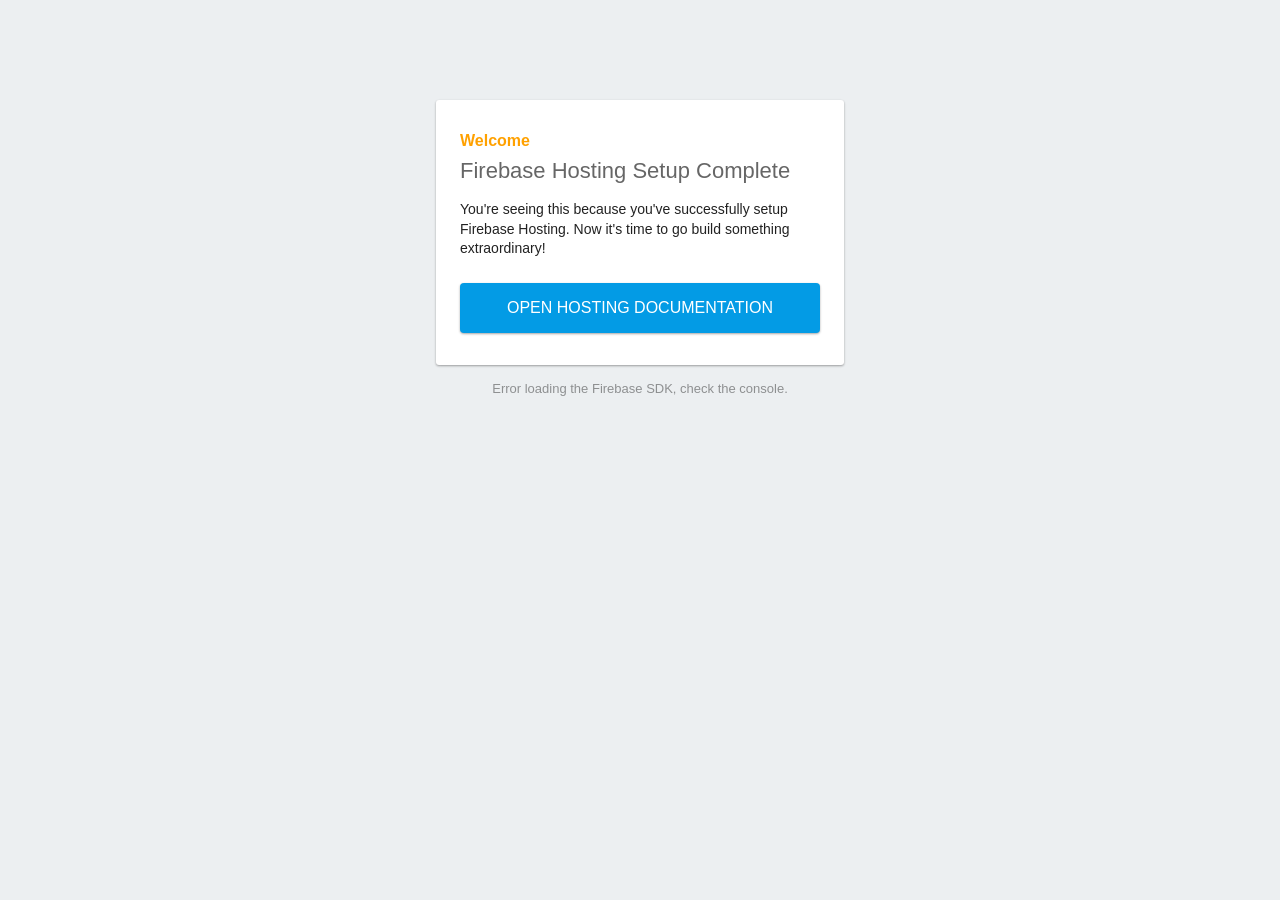
==== public/index.html @ 2f189d18 "firebase" ====
<!DOCTYPE html>
<html>
  <head>
    <meta charset="utf-8">
    <meta name="viewport" content="width=device-width, initial-scale=1">
    <title>Welcome to Firebase Hosting</title>

    <!-- update the version number as needed -->
    <script defer src="/__/firebase/10.13.2/firebase-app-compat.js"></script>
    <!-- include only the Firebase features as you need -->
    <script defer src="/__/firebase/10.13.2/firebase-auth-compat.js"></script>
    <script defer src="/__/firebase/10.13.2/firebase-database-compat.js"></script>
    <script defer src="/__/firebase/10.13.2/firebase-firestore-compat.js"></script>
    <script defer src="/__/firebase/10.13.2/firebase-functions-compat.js"></script>
    <script defer src="/__/firebase/10.13.2/firebase-messaging-compat.js"></script>
    <script defer src="/__/firebase/10.13.2/firebase-storage-compat.js"></script>
    <script defer src="/__/firebase/10.13.2/firebase-analytics-compat.js"></script>
    <script defer src="/__/firebase/10.13.2/firebase-remote-config-compat.js"></script>
    <script defer src="/__/firebase/10.13.2/firebase-performance-compat.js"></script>
    <!-- 
      initialize the SDK after all desired features are loaded, set useEmulator to false
      to avoid connecting the SDK to running emulators.
    -->
    <script defer src="/__/firebase/init.js?useEmulator=true"></script>

    <style media="screen">
      body { background: #ECEFF1; color: rgba(0,0,0,0.87); font-family: Roboto, Helvetica, Arial, sans-serif; margin: 0; padding: 0; }
      #message { background: white; max-width: 360px; margin: 100px auto 16px; padding: 32px 24px; border-radius: 3px; }
      #message h2 { color: #ffa100; font-weight: bold; font-size: 16px; margin: 0 0 8px; }
      #message h1 { font-size: 22px; font-weight: 300; color: rgba(0,0,0,0.6); margin: 0 0 16px;}
      #message p { line-height: 140%; margin: 16px 0 24px; font-size: 14px; }
      #message a { display: block; text-align: center; background: #039be5; text-transform: uppercase; text-decoration: none; color: white; padding: 16px; border-radius: 4px; }
      #message, #message a { box-shadow: 0 1px 3px rgba(0,0,0,0.12), 0 1px 2px rgba(0,0,0,0.24); }
      #load { color: rgba(0,0,0,0.4); text-align: center; font-size: 13px; }
      @media (max-width: 600px) {
        body, #message { margin-top: 0; background: white; box-shadow: none; }
        body { border-top: 16px solid #ffa100; }
      }
    </style>
  </head>
  <body>
    <div id="message">
      <h2>Welcome</h2>
      <h1>Firebase Hosting Setup Complete</h1>
      <p>You're seeing this because you've successfully setup Firebase Hosting. Now it's time to go build something extraordinary!</p>
      <a target="_blank" href="https://firebase.google.com/docs/hosting/">Open Hosting Documentation</a>
    </div>
    <p id="load">Firebase SDK Loading&hellip;</p>

    <script>
      document.addEventListener('DOMContentLoaded', function() {
        const loadEl = document.querySelector('#load');
        // // 🔥🔥🔥🔥🔥🔥🔥🔥🔥🔥🔥🔥🔥🔥🔥🔥🔥🔥🔥🔥🔥🔥🔥🔥🔥🔥🔥🔥🔥🔥🔥
        // // The Firebase SDK is initialized and available here!
        //
        // firebase.auth().onAuthStateChanged(user => { });
        // firebase.database().ref('/path/to/ref').on('value', snapshot => { });
        // firebase.firestore().doc('/foo/bar').get().then(() => { });
        // firebase.functions().httpsCallable('yourFunction')().then(() => { });
        // firebase.messaging().requestPermission().then(() => { });
        // firebase.storage().ref('/path/to/ref').getDownloadURL().then(() => { });
        // firebase.analytics(); // call to activate
        // firebase.analytics().logEvent('tutorial_completed');
        // firebase.performance(); // call to activate
        //
        // // 🔥🔥🔥🔥🔥🔥🔥🔥🔥🔥🔥🔥🔥🔥🔥🔥🔥🔥🔥🔥🔥🔥🔥🔥🔥🔥🔥🔥🔥🔥🔥

        try {
          let app = firebase.app();
          let features = [
            'auth', 
            'database', 
            'firestore',
            'functions',
            'messaging', 
            'storage', 
            'analytics', 
            'remoteConfig',
            'performance',
          ].filter(feature => typeof app[feature] === 'function');
          loadEl.textContent = `Firebase SDK loaded with ${features.join(', ')}`;
        } catch (e) {
          console.error(e);
          loadEl.textContent = 'Error loading the Firebase SDK, check the console.';
        }
      });
    </script>
  </body>
</html>
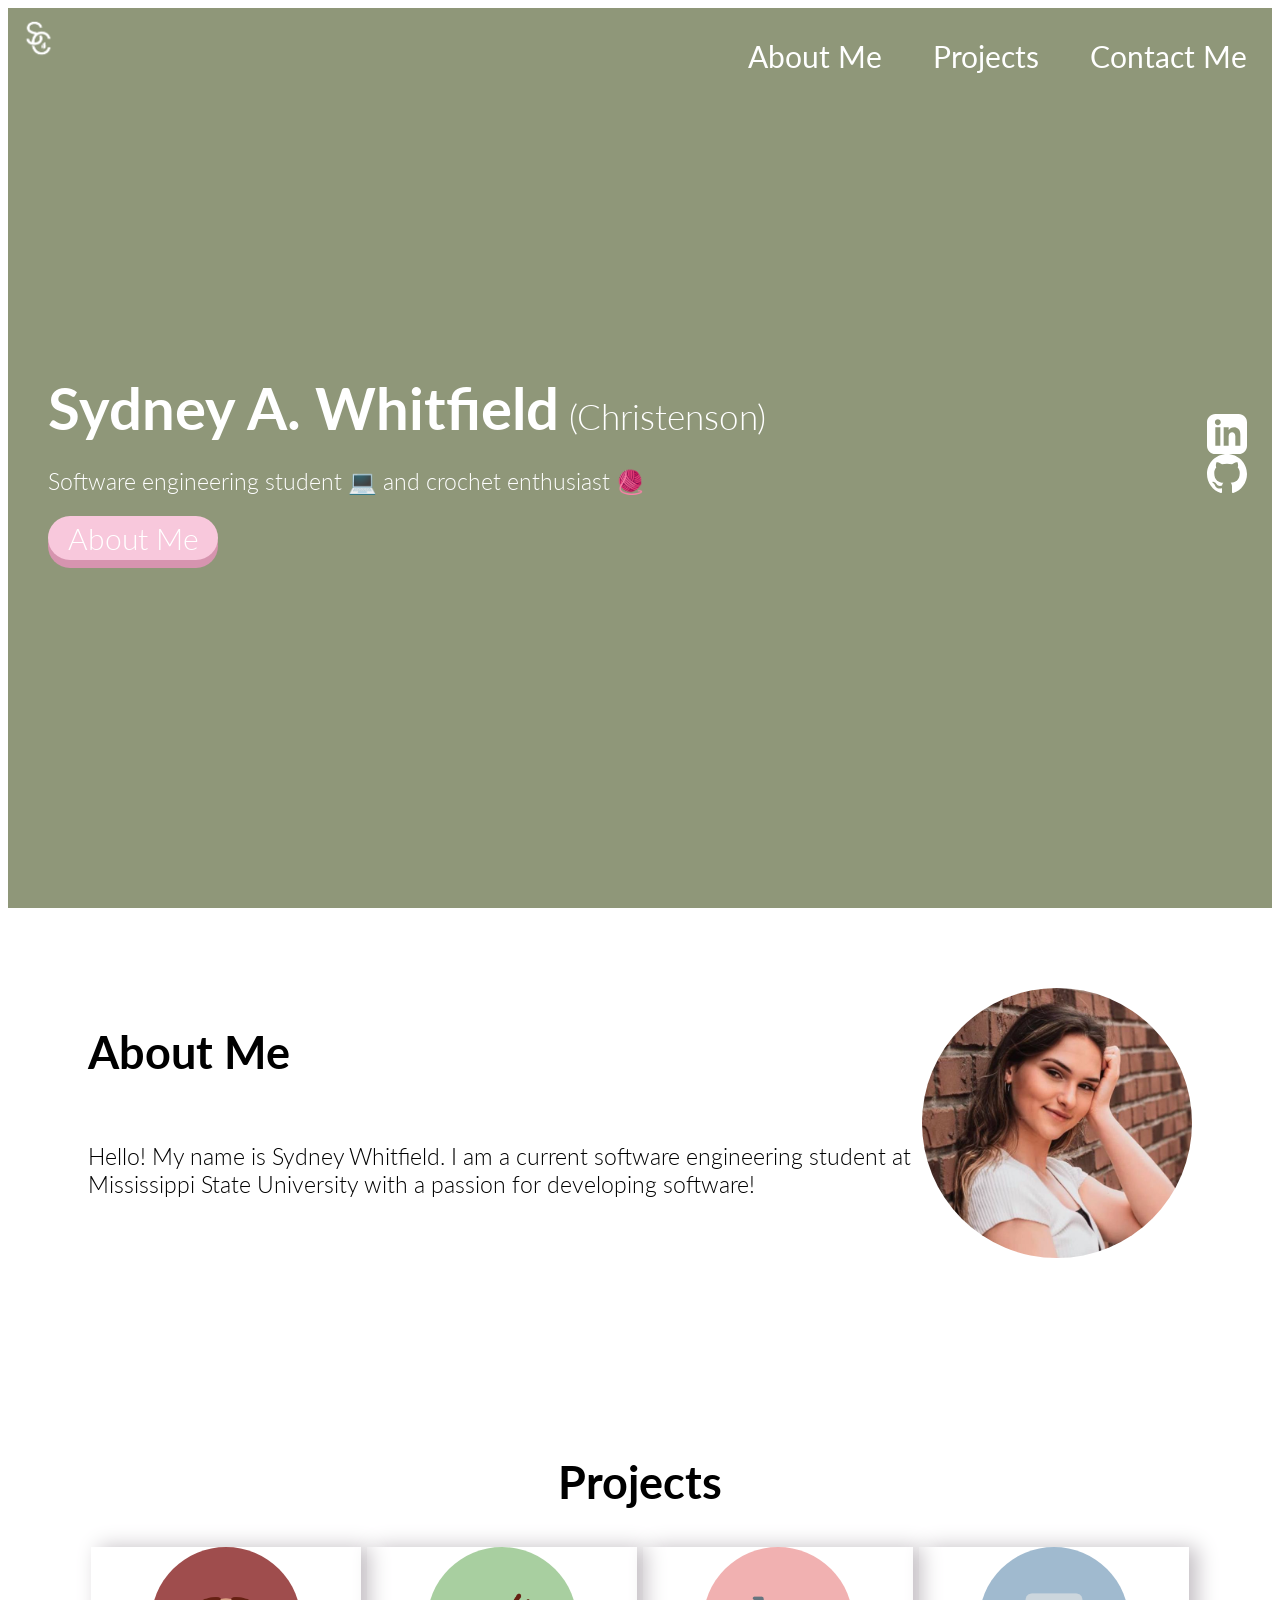
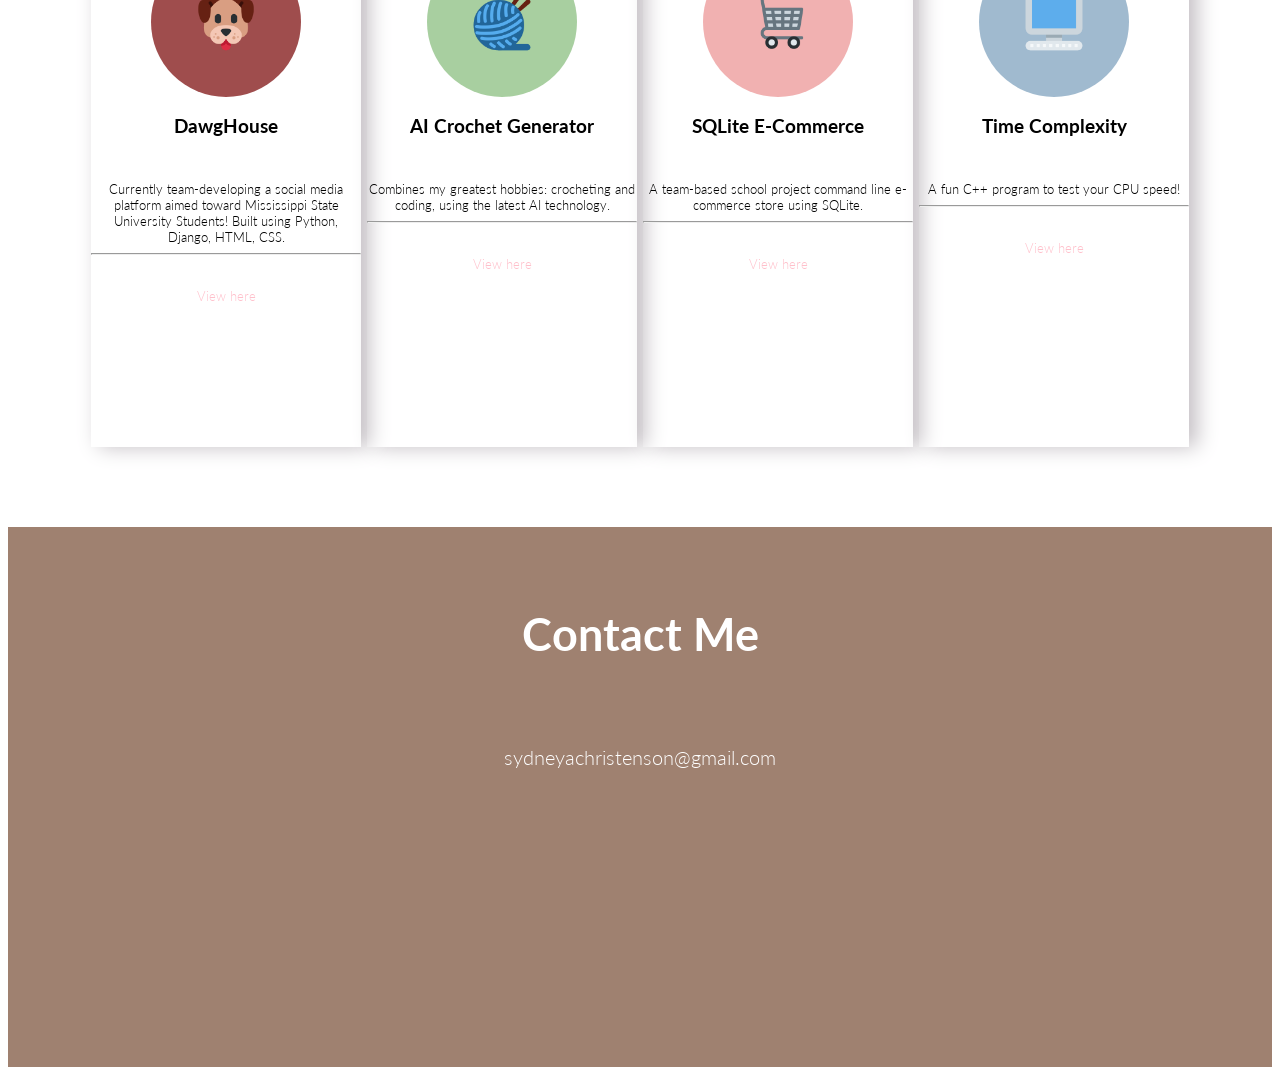
==== commit 0bbe8268: "deploy" ====
--- a/public/index.html
+++ b/public/index.html
@@ -1,89 +1,91 @@
-<!DOCTYPE html>
 <html>
-  <head>
-    <meta charset="utf-8">
-    <meta name="viewport" content="width=device-width, initial-scale=1">
-    <title>Welcome to Firebase Hosting</title>
-
-    <!-- update the version number as needed -->
-    <script defer src="/__/firebase/10.13.2/firebase-app-compat.js"></script>
-    <!-- include only the Firebase features as you need -->
-    <script defer src="/__/firebase/10.13.2/firebase-auth-compat.js"></script>
-    <script defer src="/__/firebase/10.13.2/firebase-database-compat.js"></script>
-    <script defer src="/__/firebase/10.13.2/firebase-firestore-compat.js"></script>
-    <script defer src="/__/firebase/10.13.2/firebase-functions-compat.js"></script>
-    <script defer src="/__/firebase/10.13.2/firebase-messaging-compat.js"></script>
-    <script defer src="/__/firebase/10.13.2/firebase-storage-compat.js"></script>
-    <script defer src="/__/firebase/10.13.2/firebase-analytics-compat.js"></script>
-    <script defer src="/__/firebase/10.13.2/firebase-remote-config-compat.js"></script>
-    <script defer src="/__/firebase/10.13.2/firebase-performance-compat.js"></script>
-    <!-- 
-      initialize the SDK after all desired features are loaded, set useEmulator to false
-      to avoid connecting the SDK to running emulators.
-    -->
-    <script defer src="/__/firebase/init.js?useEmulator=true"></script>
-
-    <style media="screen">
-      body { background: #ECEFF1; color: rgba(0,0,0,0.87); font-family: Roboto, Helvetica, Arial, sans-serif; margin: 0; padding: 0; }
-      #message { background: white; max-width: 360px; margin: 100px auto 16px; padding: 32px 24px; border-radius: 3px; }
-      #message h2 { color: #ffa100; font-weight: bold; font-size: 16px; margin: 0 0 8px; }
-      #message h1 { font-size: 22px; font-weight: 300; color: rgba(0,0,0,0.6); margin: 0 0 16px;}
-      #message p { line-height: 140%; margin: 16px 0 24px; font-size: 14px; }
-      #message a { display: block; text-align: center; background: #039be5; text-transform: uppercase; text-decoration: none; color: white; padding: 16px; border-radius: 4px; }
-      #message, #message a { box-shadow: 0 1px 3px rgba(0,0,0,0.12), 0 1px 2px rgba(0,0,0,0.24); }
-      #load { color: rgba(0,0,0,0.4); text-align: center; font-size: 13px; }
-      @media (max-width: 600px) {
-        body, #message { margin-top: 0; background: white; box-shadow: none; }
-        body { border-top: 16px solid #ffa100; }
-      }
-    </style>
-  </head>
-  <body>
-    <div id="message">
-      <h2>Welcome</h2>
-      <h1>Firebase Hosting Setup Complete</h1>
-      <p>You're seeing this because you've successfully setup Firebase Hosting. Now it's time to go build something extraordinary!</p>
-      <a target="_blank" href="https://firebase.google.com/docs/hosting/">Open Hosting Documentation</a>
-    </div>
-    <p id="load">Firebase SDK Loading&hellip;</p>
-
-    <script>
-      document.addEventListener('DOMContentLoaded', function() {
-        const loadEl = document.querySelector('#load');
-        // // 🔥🔥🔥🔥🔥🔥🔥🔥🔥🔥🔥🔥🔥🔥🔥🔥🔥🔥🔥🔥🔥🔥🔥🔥🔥🔥🔥🔥🔥🔥🔥
-        // // The Firebase SDK is initialized and available here!
-        //
-        // firebase.auth().onAuthStateChanged(user => { });
-        // firebase.database().ref('/path/to/ref').on('value', snapshot => { });
-        // firebase.firestore().doc('/foo/bar').get().then(() => { });
-        // firebase.functions().httpsCallable('yourFunction')().then(() => { });
-        // firebase.messaging().requestPermission().then(() => { });
-        // firebase.storage().ref('/path/to/ref').getDownloadURL().then(() => { });
-        // firebase.analytics(); // call to activate
-        // firebase.analytics().logEvent('tutorial_completed');
-        // firebase.performance(); // call to activate
-        //
-        // // 🔥🔥🔥🔥🔥🔥🔥🔥🔥🔥🔥🔥🔥🔥🔥🔥🔥🔥🔥🔥🔥🔥🔥🔥🔥🔥🔥🔥🔥🔥🔥
-
-        try {
-          let app = firebase.app();
-          let features = [
-            'auth', 
-            'database', 
-            'firestore',
-            'functions',
-            'messaging', 
-            'storage', 
-            'analytics', 
-            'remoteConfig',
-            'performance',
-          ].filter(feature => typeof app[feature] === 'function');
-          loadEl.textContent = `Firebase SDK loaded with ${features.join(', ')}`;
-        } catch (e) {
-          console.error(e);
-          loadEl.textContent = 'Error loading the Firebase SDK, check the console.';
-        }
-      });
-    </script>
-  </body>
-</html>
+    <head>
+        <link rel="stylesheet" href="index.css">
+        <link rel="stylesheet" href ="source/stylesheet.css" />
+        <link rel="preconnect" href="https://fonts.googleapis.com">
+        <link rel="preconnect" href="https://fonts.gstatic.com" crossorigin>
+        <link href="https://fonts.googleapis.com/css2?family=Comfortaa:wght@300;400;500;600;700&family=Lato:ital,wght@0,100;0,300;0,400;0,700;0,900;1,100;1,300;1,400;1,700;1,900&display=swap" rel="stylesheet">
+        <title>Portfolio</title>
+        <meta charset="UTF-8" />
+    </head>
+    <body>
+        <section class="hero">
+            <nav>
+                <img class="logo" src="source/images/logo.png" alt="Sydney Christenson logo s c"/>
+                <ul>
+                    <li><a href="#about-me">About Me</a></li>
+                    <li><a href="#projects">Projects</a></li>
+                    <li><a href="#contacts">Contact Me</a></li>
+                </ul>
+            </nav>
+            <div class="hero-area">
+                <div class="hero-text">
+                    <p><span style="font-size: 2.5em; font-weight: bold;">Sydney A. Whitfield</span><span style="font-size: 1.5em;"> (Christenson)</span></p>
+                    <p>Software engineering student <span>💻</span> and crochet enthusiast <span>🧶</span><meta charset="UTF-8"></p>
+                    <div class="button"><a href="#about-me">About Me</a></div>
+                </div>
+                <div class="socials">
+                    <div><a href="https://www.linkedin.com/in/sydney-christenson-367678225/" class="icons">
+                        <svg xmlns="http://www.w3.org/2000/svg" fill="#ffffff" width="40" height="40" viewBox="0 0 24 24"><path d="M19 0h-14c-2.761 0-5 2.239-5 5v14c0 2.761 2.239 5 5 5h14c2.762 0 5-2.239 5-5v-14c0-2.761-2.238-5-5-5zm-11 19h-3v-11h3v11zm-1.5-12.268c-.966 0-1.75-.79-1.75-1.764s.784-1.764 1.75-1.764 1.75.79 1.75 1.764-.783 1.764-1.75 1.764zm13.5 12.268h-3v-5.604c0-3.368-4-3.113-4 0v5.604h-3v-11h3v1.765c1.396-2.586 7-2.777 7 2.476v6.759z"/></svg>
+                    </a></div>
+                    <div></div><a href="https://github.com/SChristenson24" class="icons">
+                        <svg xmlns="http://www.w3.org/2000/svg" fill="#ffffff" width="40" height="40" viewBox="0 0 24 24"><path d="M12 0c-6.626 0-12 5.373-12 12 0 5.302 3.438 9.8 8.207 11.387.599.111.793-.261.793-.577v-2.234c-3.338.726-4.033-1.416-4.033-1.416-.546-1.387-1.333-1.756-1.333-1.756-1.089-.745.083-.729.083-.729 1.205.084 1.839 1.237 1.839 1.237 1.07 1.834 2.807 1.304 3.492.997.107-.775.418-1.305.762-1.604-2.665-.305-5.467-1.334-5.467-5.931 0-1.311.469-2.381 1.236-3.221-.124-.303-.535-1.524.117-3.176 0 0 1.008-.322 3.301 1.23.957-.266 1.983-.399 3.003-.404 1.02.005 2.047.138 3.006.404 2.291-1.552 3.297-1.23 3.297-1.23.653 1.653.242 2.874.118 3.176.77.84 1.235 1.911 1.235 3.221 0 4.609-2.807 5.624-5.479 5.921.43.372.823 1.102.823 2.222v3.293c0 .319.192.694.801.576 4.765-1.589 8.199-6.086 8.199-11.386 0-6.627-5.373-12-12-12z"/></svg>
+                    </a></div>
+                </div>
+            </div>
+        </section>
+        <section class="sub" id="about-me">
+            <div>
+                <h2>About Me</h2>
+                <p>Hello! My name is Sydney Whitfield. I am a current software engineering student at Mississippi State University with a passion for developing software!</p>
+            </div>
+            <div class="headshotc"></div>
+                <img class="headshot" src="source/images/otherSenPic.jpeg" alt="Sydney Christenson Headshot"/>
+        </section>
+        <section class="sub-section" id="projects">
+            <h2>Projects</h2>
+            <div class="projectc">
+                <div class="project-card">
+                    <img class="project-image" src="source/images/DawgHouseThumb.png" alt="Project one image"/>
+                    <h3>DawgHouse</h3>
+                    <p class="sub-text">Currently team-developing a social media platform
+                        aimed toward Mississippi State University Students! Built using Python, Django, HTML, CSS.</p>
+                    <hr/>
+                    <a href="https://github.com/Ragnarok9401/intro_software_eng_jf1774"><p class="sub-text2">View here</p></a>
+                </div>
+                <div class="project-card">
+                    <img class="project-image" src="source/images/CrochetThumb.png" alt="Project two image"/>
+                    <h3>AI Crochet Generator</h3>
+                    <p class="sub-text">Combines my greatest hobbies: crocheting and coding, using the 
+                        latest AI technology.
+                    </p>
+                    <hr/>
+                    <a href="https://github.com/SChristenson24/AI-Crochet-Generator"><p class="sub-text2">View here</p></a>
+                </div>
+                <div class="project-card">
+                    <img class="project-image" src="source/images/CartThumb.png" alt="Project one image"/>
+                    <h3>SQLite E-Commerce</h3>
+                    <p class="sub-text">A team-based school project 
+                        command line e-commerce store using SQLite.</p>
+                    <hr/>
+                    <a href="https://github.com/justinwhitfieldd/eCom-commandLine/tree/main"><p class="sub-text2">View here</p></a>
+                </div>
+                <div class="project-card">
+                    <img class="project-image" src="source/images/TimeThumb.png" alt="Project one image"/>
+                    <h3>Time Complexity</h3>
+                    <p class="sub-text">A fun C++ program to test your CPU speed!</p>
+                    <hr/>
+                    <a href="https://github.com/SChristenson24/Time-Complexity"><p class="sub-text2">View here</p></a>
+                </div>
+            </div>
+        </section>
+        <!--section class="course-section" id="courses">
+            <h2>Courses Taken</h2>
+            <p>If you would like to know more about my educational experiences, click here!</p>
+        </section -->
+        <footer class="contact-section" id="contacts">
+            <h4>Contact Me</h4>
+            <a href="mailto:sydneyachristenson@gmail.com?subject=Hello%20Sydney!"><p class="contact-p">sydneyachristenson@gmail.com</p></a>
+        </footer>
+    </body>
+</html> 
--- a/public/source/stylesheet.css
+++ b/public/source/stylesheet.css
@@ -0,0 +1,208 @@
+body {
+    font-family: 'Lato', sans-serif;
+}
+
+section {
+
+    background-color: white;
+
+
+}
+
+.hero {
+    background-color: #8F9779;
+    height: 100vh;
+    color: white;
+    font-size: 30px;
+
+}
+
+footer {
+    height: 500px;
+    background-color: #9F8170;
+}
+
+nav {
+    display: flex;
+    justify-content: space-between;
+}
+
+ul {
+    display: flex;
+    list-style-type: none;
+    width: 550px;
+    justify-content: space-around;
+}
+
+li
+{
+    text-decoration: none;
+}
+
+h1{
+    font-size: 75px;
+    margin: 0;
+    font-weight: 800;
+
+}
+
+h2 {
+    font-size: 45px;
+}
+
+h4 {
+    font-size: 45px;
+    color: white;
+}
+
+p {
+    margin: 0;
+    padding-top: 25px;
+    font-weight: 300;
+    font-size: 23px;
+}
+
+.contact-p {
+    color: white;
+    font-size: 20px;
+}
+
+.contact-p:hover{
+    color: #54443a;
+}
+
+.small-text{
+    font-size: 10px;
+    font-weight: 200px;
+    text-decoration: none;
+    color: white;
+}
+
+.sub-text {
+    font-size: 13px;
+    font-weight: 300px;
+}
+
+.sub-text2 {
+    font-size: 13px;
+    font-weight: 300px;
+    text-decoration: none;
+    color: pink;
+}
+
+.hero-area{
+    display: flex;
+    height: 100%;
+    justify-content: space-between;
+    align-items: center;
+}
+
+.hero-text {
+    margin-left: 40px;
+    margin-bottom: 200px;
+}
+
+.button {
+    width: 170px;
+    height: 40px;
+    border-radius: 25px;
+    background-color: #F8C8DC;
+    text-align: center;
+    font-size: 30px;
+    font-weight: 300;
+    padding-top: 4px;
+    margin-top: 20px;
+    box-shadow: 0px 8px #d694af;
+}
+
+.button:hover {
+    background-color: #fc8eac;
+}
+
+.button:active {
+    background-color: #a9a9a9;
+    color: #808080;
+}
+
+.socials {
+    padding-bottom: 200px;
+}
+
+.logo {
+    height: 60px;
+}
+
+.icons {
+    margin: 25px;
+
+}
+
+.sub {
+    display: flex;
+    justify-content: space-around;
+    padding: 80px;
+}
+
+.sub-section {
+    display: flex;
+    flex-direction: column;
+    text-align: center;
+    padding: 80px;
+}
+
+.contact-section {
+    display: flex;
+    flex-direction: column;
+    text-align: center;
+    padding: 20px;
+}
+
+.course-section {
+    display: flex;
+    flex-direction: column;
+    text-align: left;
+    padding: 120px;
+}
+
+.headshot {
+    width: 270px;
+    height: 270px;
+    border-radius: 150px;
+}
+
+.headshotc {
+    display: flex;
+    align-items: center;
+}
+
+.project-card {
+    width: 270px;
+    height: 500px;
+    box-shadow: 8px 0px 20px #c3bec3;
+}
+
+.projectc {
+    display: flex;
+    justify-content: space-around;
+}
+
+@media only screen and (max-width: 1000px) {
+    .projectc {
+        display: flex;
+        flex-wrap: wrap;
+    }
+}
+
+.project-image {
+    height: 150px;
+    width: 150px;
+    border-radius: 150px;
+}
+
+a {
+    text-decoration: none;
+    color: white;
+}
+
+
+
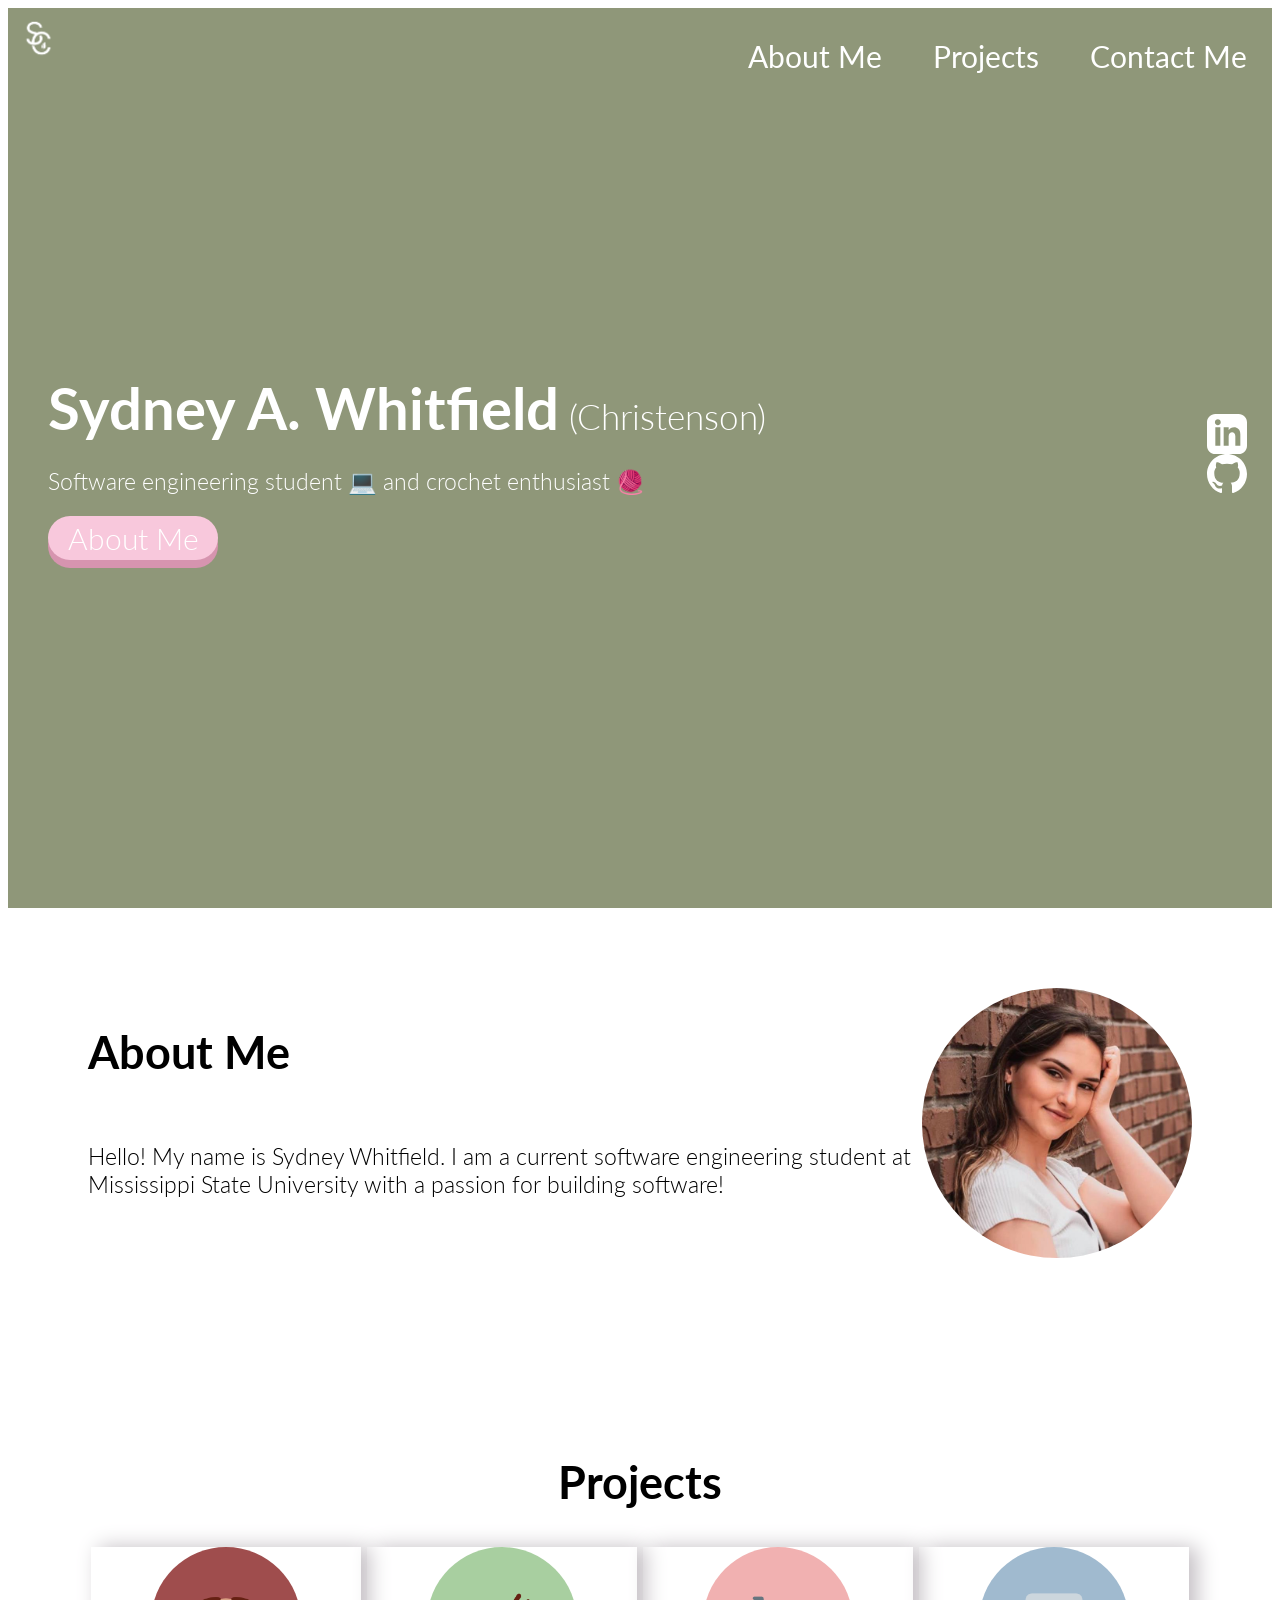
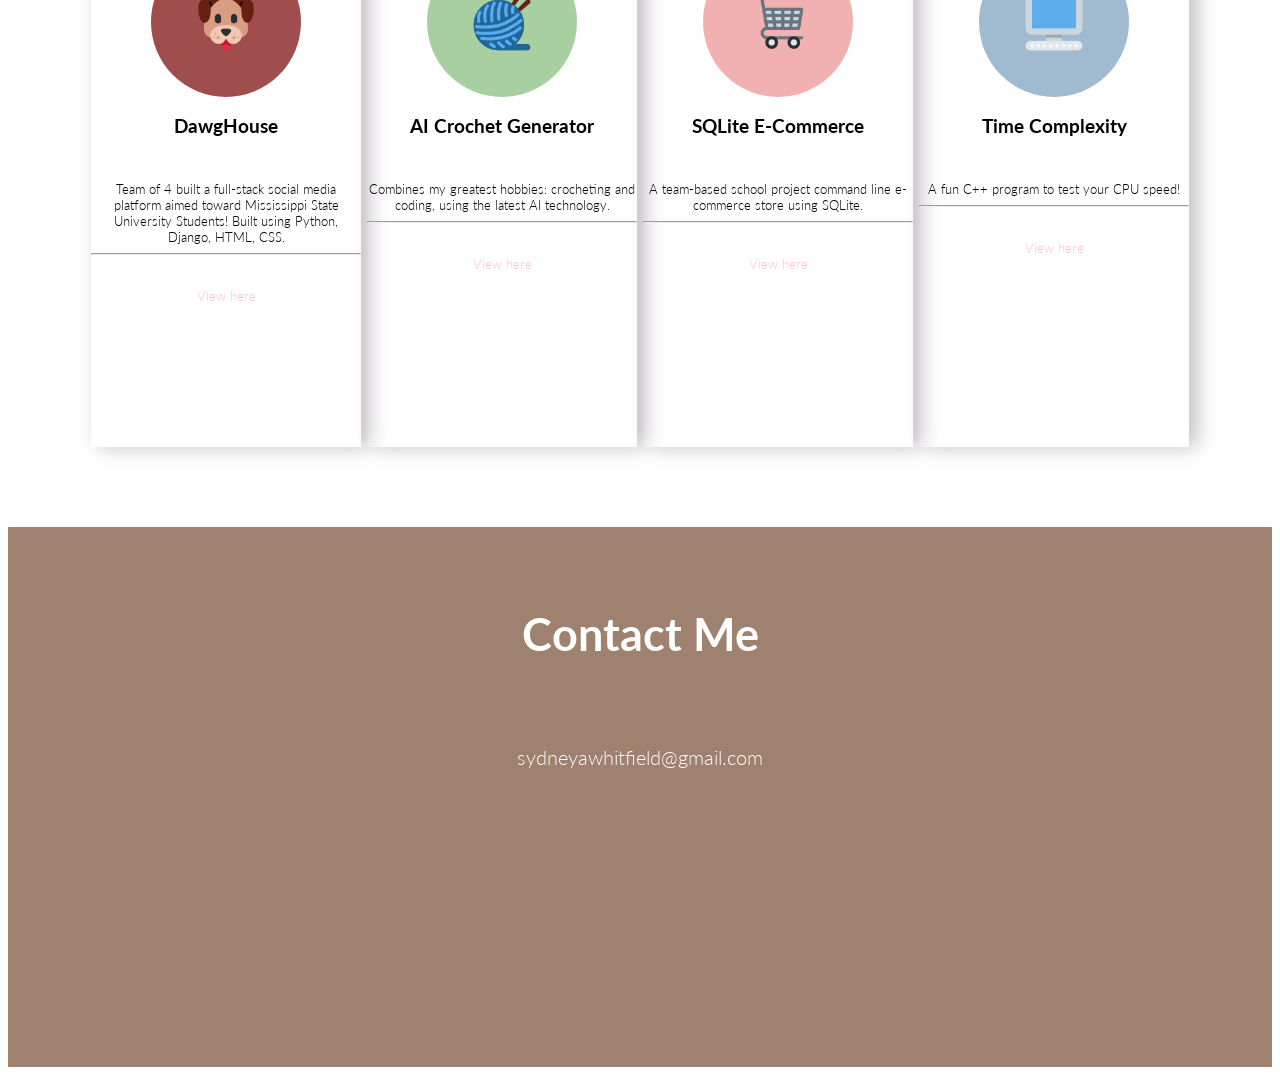
==== commit ae870030: "Update index.html" ====
--- a/public/index.html
+++ b/public/index.html
@@ -37,7 +37,7 @@
         <section class="sub" id="about-me">
             <div>
                 <h2>About Me</h2>
-                <p>Hello! My name is Sydney Whitfield. I am a current software engineering student at Mississippi State University with a passion for developing software!</p>
+                <p>Hello! My name is Sydney Whitfield. I am a current software engineering student at Mississippi State University with a passion for building software!</p>
             </div>
             <div class="headshotc"></div>
                 <img class="headshot" src="source/images/otherSenPic.jpeg" alt="Sydney Christenson Headshot"/>
@@ -48,7 +48,7 @@
                 <div class="project-card">
                     <img class="project-image" src="source/images/DawgHouseThumb.png" alt="Project one image"/>
                     <h3>DawgHouse</h3>
-                    <p class="sub-text">Currently team-developing a social media platform
+                    <p class="sub-text">Team of 4 built a full-stack social media platform
                         aimed toward Mississippi State University Students! Built using Python, Django, HTML, CSS.</p>
                     <hr/>
                     <a href="https://github.com/Ragnarok9401/intro_software_eng_jf1774"><p class="sub-text2">View here</p></a>
@@ -85,7 +85,7 @@
         </section -->
         <footer class="contact-section" id="contacts">
             <h4>Contact Me</h4>
-            <a href="mailto:sydneyachristenson@gmail.com?subject=Hello%20Sydney!"><p class="contact-p">sydneyachristenson@gmail.com</p></a>
+            <a href="mailto:sydneyawhitfield@gmail.com?subject=Hello%20Sydney!"><p class="contact-p">sydneyawhitfield@gmail.com</p></a>
         </footer>
     </body>
 </html> 
